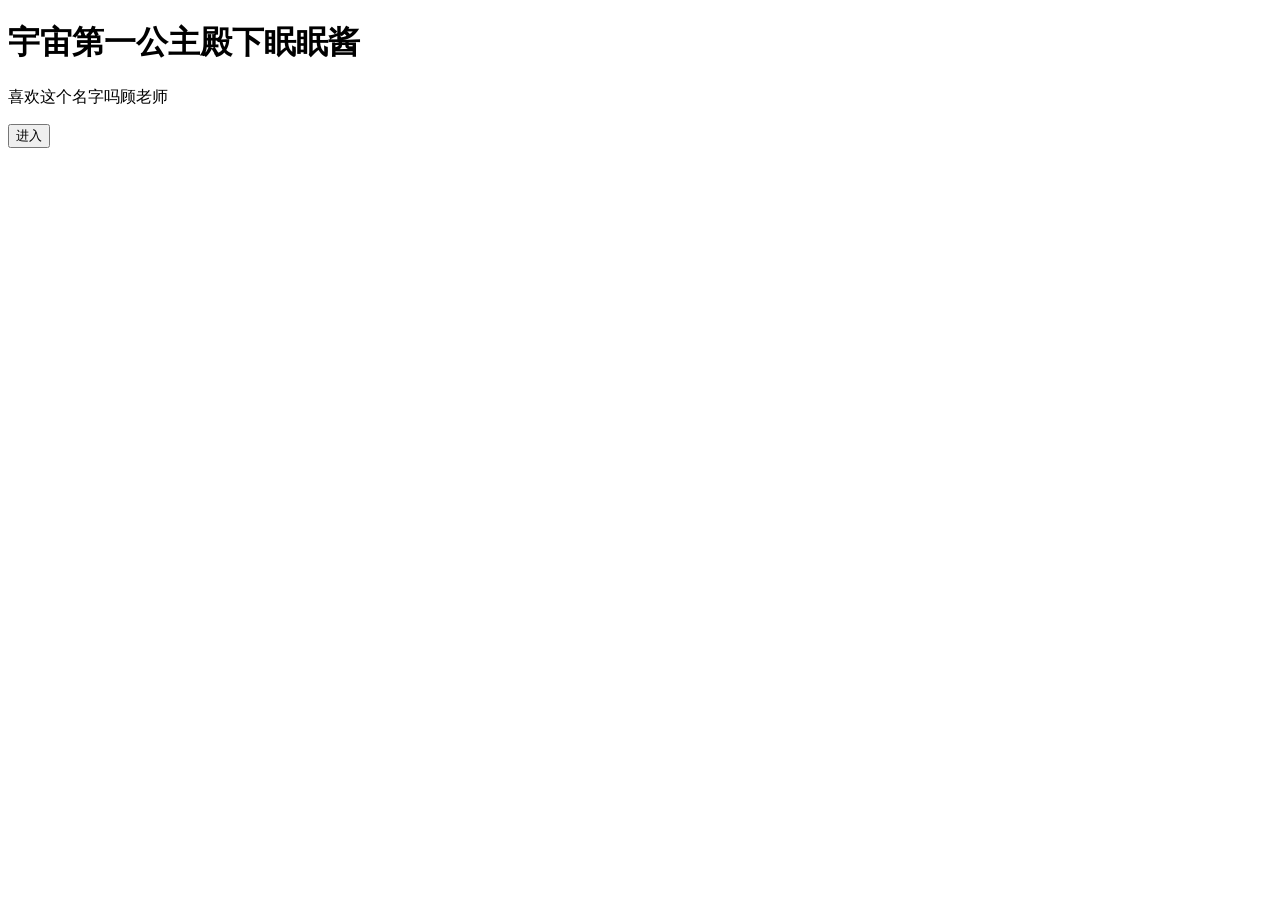
==== index.html @ c0febcd7 "First version" ====
<!DOCTYPE html>
<html lang="en">

<head>

<meta charset="UTF-8">
<meta name="viewport" content="width=device-width, initial-scale=1.0">

<title>Cozy Organizer</title>

<link rel="stylesheet" href="/same/css/index.css">

</head>

<body>

<div class="background"></div>

<div class="container">

    <h1>宇宙第一公主殿下眠眠酱</h1>

    <p class="subtitle">
        喜欢这个名字吗顾老师
    </p >

    <button id="startBtn">
        进入
    </button>

</div>

<script src="/same/js/index.js"></script>

</body>

</html>
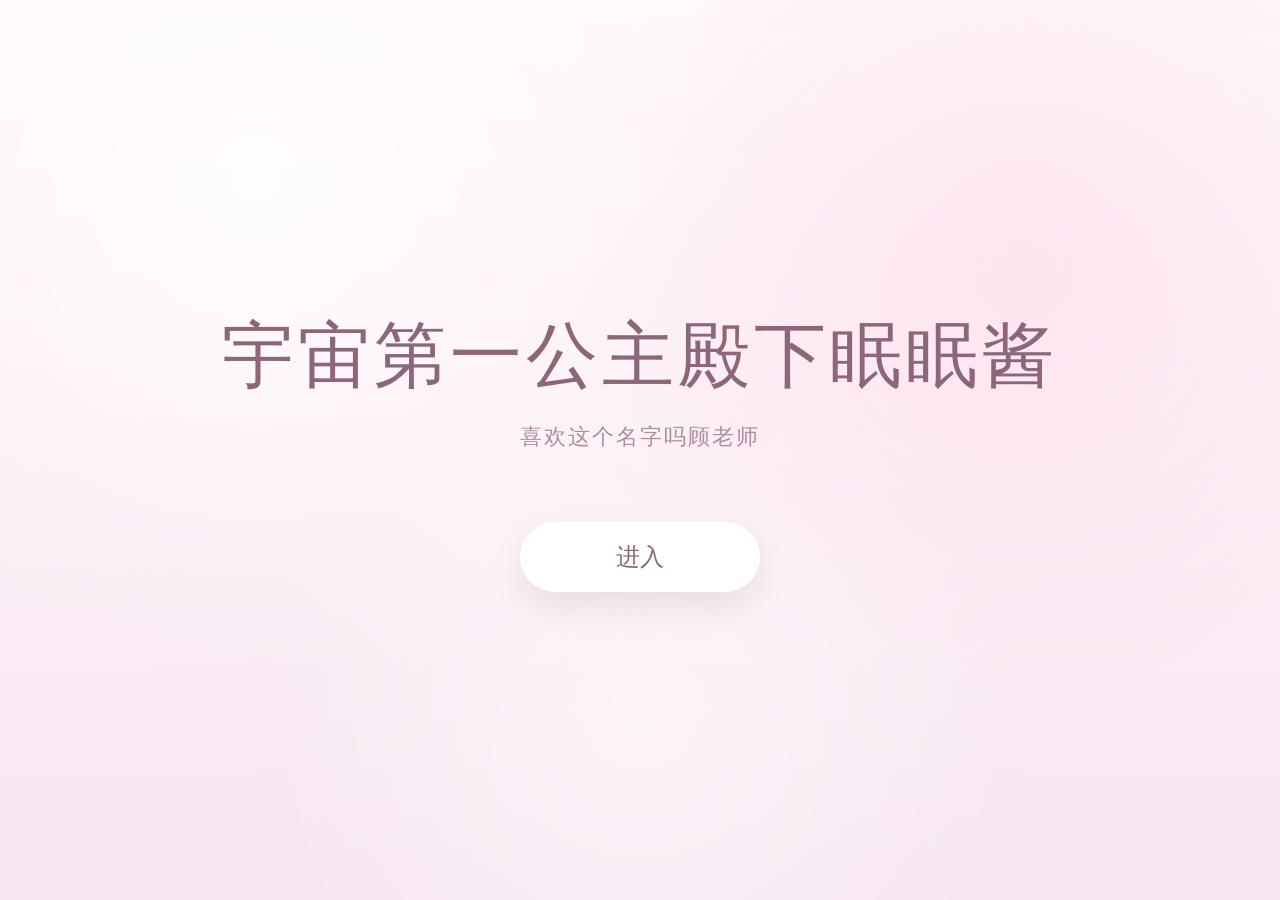
==== commit 88a8e956: "fix css and js path" ====
--- a/index.html
+++ b/index.html
@@ -8,7 +8,7 @@
 
 <title>Cozy Organizer</title>
 
-<link rel="stylesheet" href="/same/css/index.css">
+<link rel="stylesheet" href="./css/index.css">
 
 </head>
 
@@ -30,7 +30,7 @@
 
 </div>
 
-<script src="/same/js/index.js"></script>
+<script src="./js/index.js"></script>
 
 </body>
 
--- a/css/index.css
+++ b/css/index.css
@@ -0,0 +1,138 @@
+*{
+    margin:0;
+    padding:0;
+    box-sizing:border-box;
+}
+
+body{
+
+    width:100vw;
+    height:100vh;
+
+    overflow:hidden;
+
+    display:flex;
+    justify-content:center;
+    align-items:center;
+
+    font-family:"Segoe UI",sans-serif;
+
+    background:
+    linear-gradient(
+        180deg,
+        #fff8fc,
+        #fceff6,
+        #f7e6f1
+    );
+
+}
+
+.background{
+
+    position:fixed;
+
+    inset:0;
+
+    background:
+
+    radial-gradient(
+        circle at 20% 20%,
+        rgba(255,255,255,.7),
+        transparent 40%
+    ),
+
+    radial-gradient(
+        circle at 80% 30%,
+        rgba(255,220,235,.6),
+        transparent 35%
+    ),
+
+    radial-gradient(
+        circle at 50% 80%,
+        rgba(255,255,255,.5),
+        transparent 40%
+    );
+
+}
+
+.container{
+
+    position:relative;
+
+    text-align:center;
+
+    z-index:10;
+
+}
+
+h1{
+
+    font-size:72px;
+
+    font-weight:300;
+
+    letter-spacing:4px;
+
+    color:#8d6779;
+
+}
+
+.subtitle{
+
+    margin-top:18px;
+
+    font-size:22px;
+
+    color:#b08c9f;
+
+    letter-spacing:2px;
+
+}
+
+#startBtn{
+
+    margin-top:70px;
+
+    width:240px;
+
+    height:70px;
+
+    border:none;
+
+    border-radius:999px;
+
+    background:white;
+
+    color:#8d6779;
+
+    font-size:24px;
+
+    cursor:pointer;
+
+    transition:.25s;
+
+    box-shadow:
+
+    0 15px 35px
+    rgba(0,0,0,.08);
+
+}
+
+#startBtn:hover{
+
+    transform:
+    translateY(-4px)
+    scale(1.03);
+
+    box-shadow:
+
+    0 20px 45px
+    rgba(0,0,0,.12);
+
+}
+
+#startBtn:active{
+
+    transform:scale(.97);
+
+}
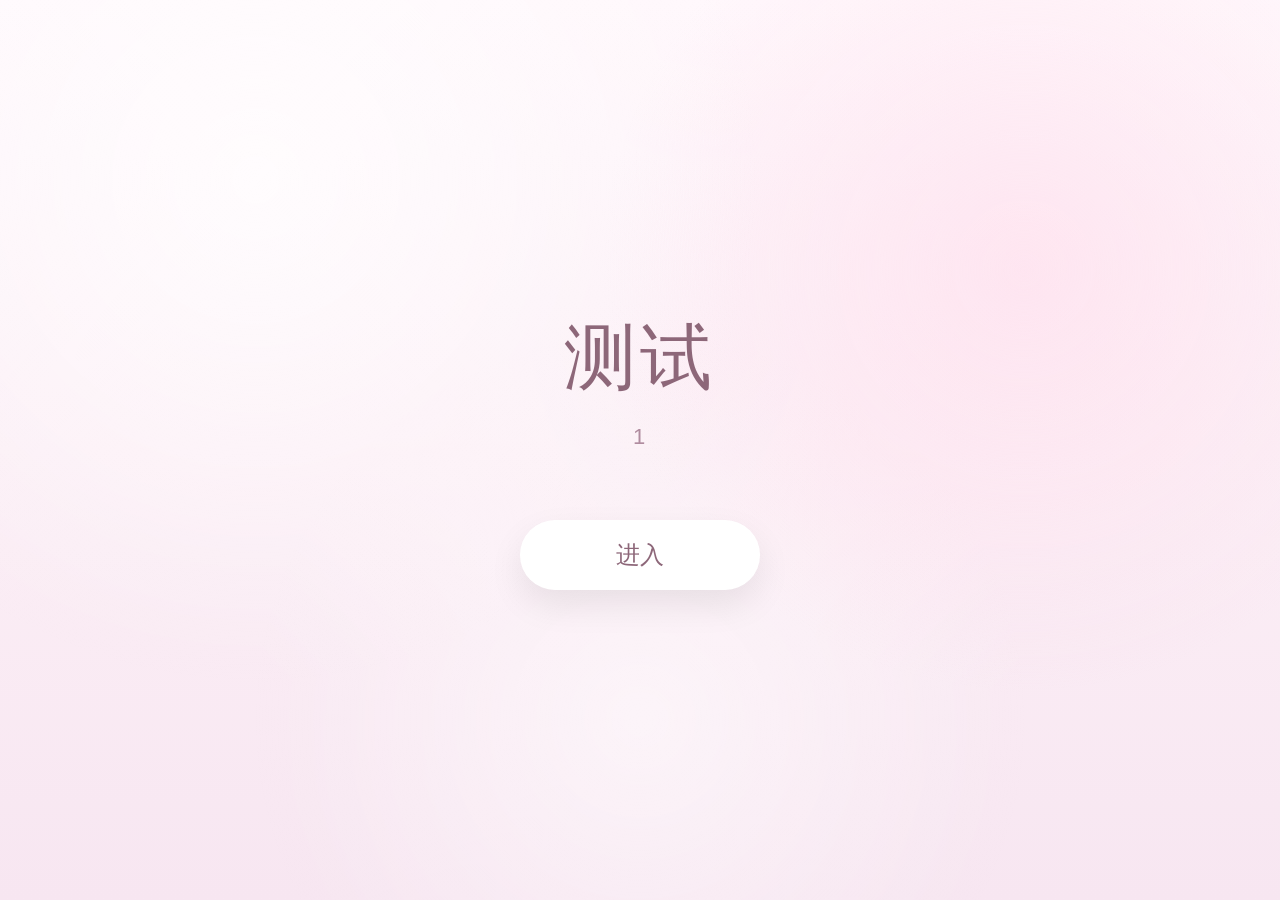
==== commit b6c3d539: "fix css and js path" ====
--- a/index.html
+++ b/index.html
@@ -18,10 +18,10 @@
 
 <div class="container">
 
-    <h1>宇宙第一公主殿下眠眠酱</h1>
+    <h1>测试</h1>
 
     <p class="subtitle">
-        喜欢这个名字吗顾老师
+        1
     </p >
 
     <button id="startBtn">
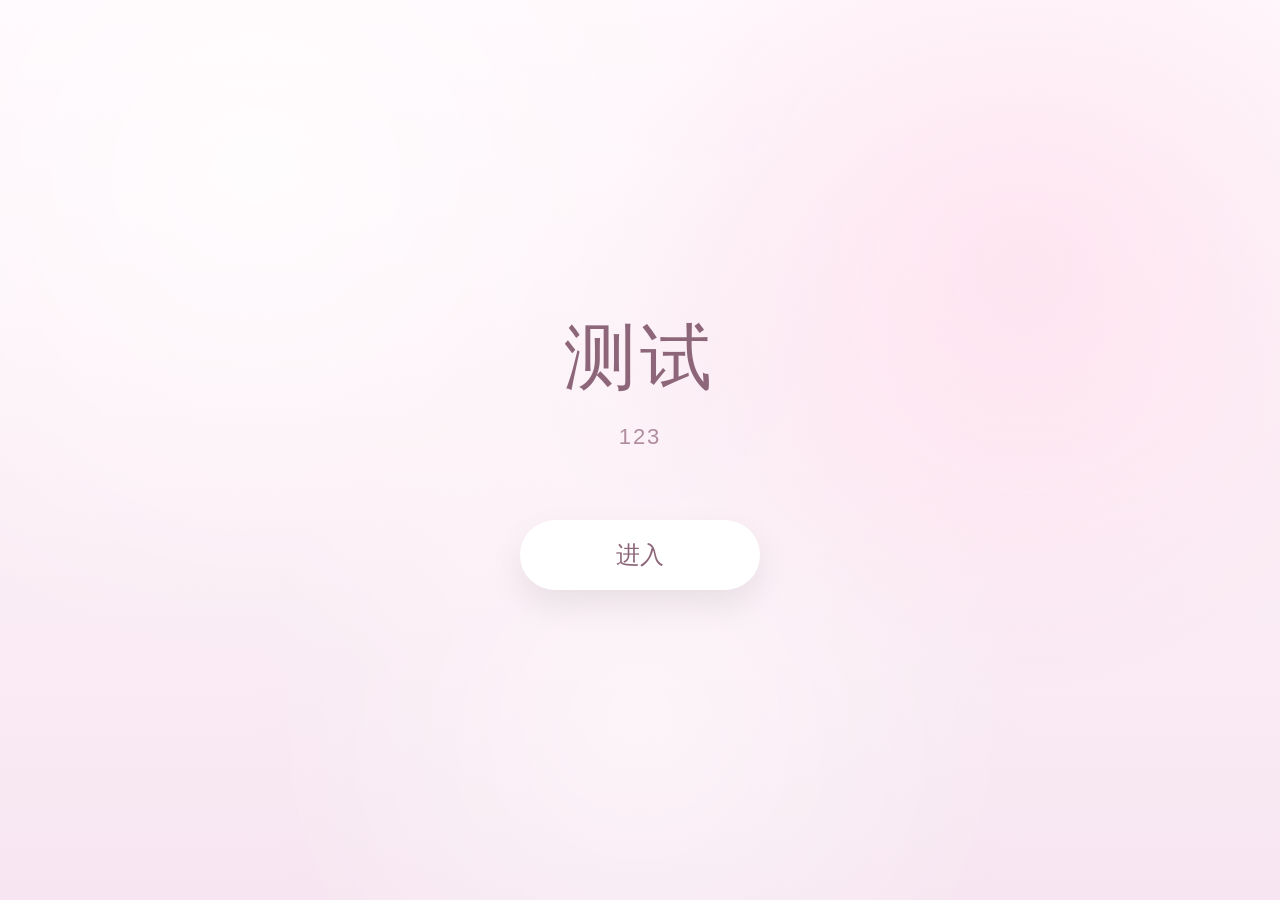
==== commit 14ed5ab4: "fix css and js path" ====
--- a/index.html
+++ b/index.html
@@ -21,7 +21,7 @@
     <h1>测试</h1>
 
     <p class="subtitle">
-        1
+        123
     </p >
 
     <button id="startBtn">
